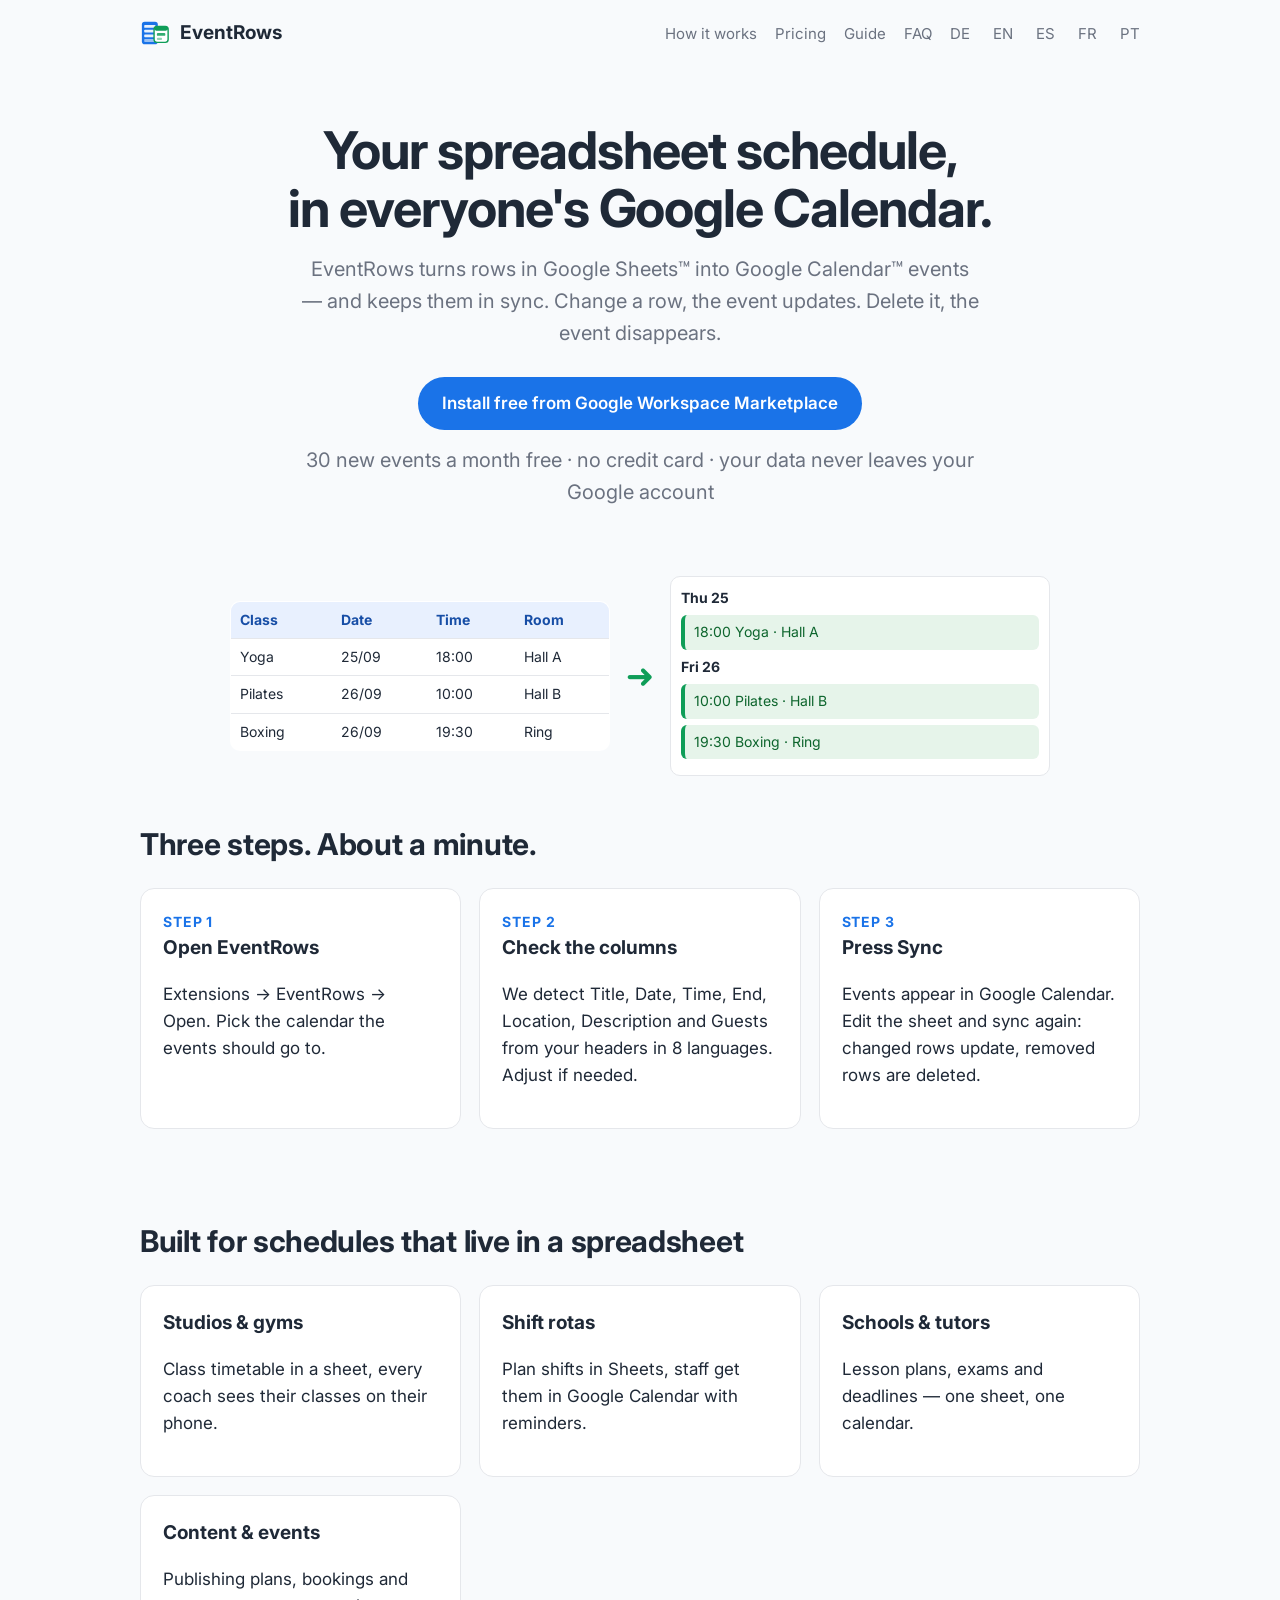
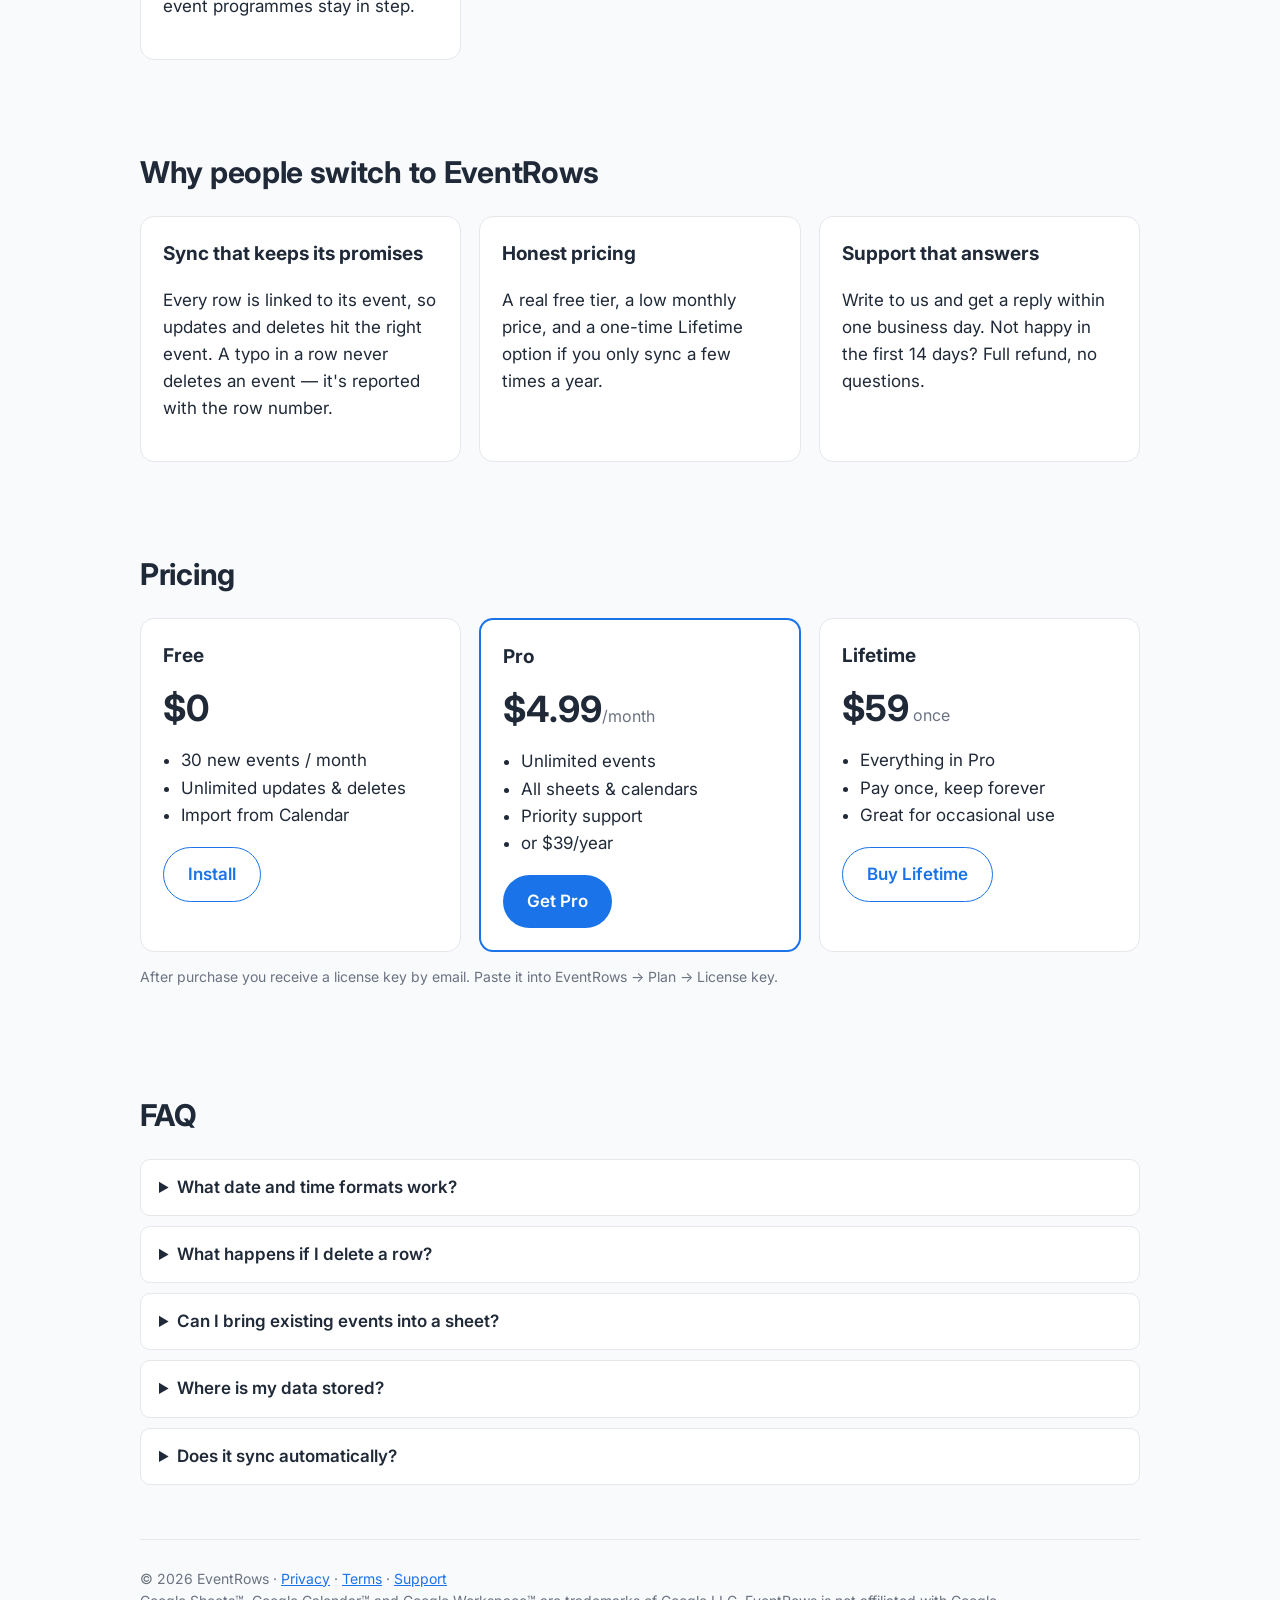
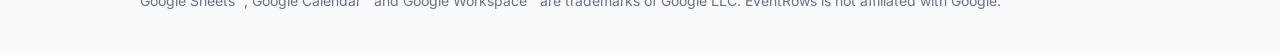
==== index.html @ e753c500 "EventRows website" ====
<!doctype html>
<html lang="en">
<head>
<meta charset="utf-8">
<meta name="viewport" content="width=device-width, initial-scale=1">
<title>EventRows — Google Sheets™ to Google Calendar™ sync</title>
<meta name="description" content="Turn Google Sheets rows into Google Calendar events. Edit a row and the event updates; delete it and the event goes away. Free to start, honest pricing, fast support.">
<link rel="alternate" hreflang="de" href="de/">
<link rel="alternate" hreflang="en" href="./">
<link rel="alternate" hreflang="es" href="es/">
<link rel="alternate" hreflang="fr" href="fr/">
<link rel="alternate" hreflang="pt" href="pt/">
<link rel="icon" href="logo.svg">
<link href="https://fonts.googleapis.com/css2?family=Inter:wght@400;500;600;700&display=swap" rel="stylesheet">
<link rel="stylesheet" href="style.css">
</head>
<body>
<div class="wrap">
  <header class="nav">
    <a class="logo" href="./"><img src="logo.svg" width="30" height="30" alt="">EventRows</a>
    <nav><a href="#how">How it works</a><a href="#pricing">Pricing</a><a href="guides/google-sheets-to-google-calendar.html">Guide</a><a href="#faq">FAQ</a><a href="de/">DE</a> <a href="./" aria-current=page>EN</a> <a href="es/">ES</a> <a href="fr/">FR</a> <a href="pt/">PT</a></nav>
  </header>

  <div class="hero">
    <h1>Your spreadsheet schedule,<br>in everyone's Google Calendar.</h1>
    <p>EventRows turns rows in Google Sheets™ into Google Calendar™ events — and keeps them in sync. Change a row, the event updates. Delete it, the event disappears.</p>
    <a class="btn" href="https://workspace.google.com/marketplace/search/EventRows">Install free from Google Workspace Marketplace</a>
    <p class="small" style="margin-top:14px">30 new events a month free · no credit card · your data never leaves your Google account</p>
  </div>

  <div class="demo" aria-label="Example: rows become calendar events">
    <table>
      <tr><th>Class</th><th>Date</th><th>Time</th><th>Room</th></tr>
      <tr><td>Yoga</td><td>25/09</td><td>18:00</td><td>Hall A</td></tr>
      <tr><td>Pilates</td><td>26/09</td><td>10:00</td><td>Hall B</td></tr>
      <tr><td>Boxing</td><td>26/09</td><td>19:30</td><td>Ring</td></tr>
    </table>
    <div class="arrow">➜</div>
    <div class="cal">
      <strong>Thu 25</strong><div class="ev">18:00 Yoga · Hall A</div>
      <strong>Fri 26</strong><div class="ev">10:00 Pilates · Hall B</div><div class="ev">19:30 Boxing · Ring</div>
    </div>
  </div>

  <section id="how">
    <h2>Three steps. About a minute.</h2>
    <div class="grid">
      <div class="card"><div class="step">STEP 1</div><h3>Open EventRows</h3><p>Extensions → EventRows → Open. Pick the calendar the events should go to.</p></div>
      <div class="card"><div class="step">STEP 2</div><h3>Check the columns</h3><p>We detect Title, Date, Time, End, Location, Description and Guests from your headers in 8 languages. Adjust if needed.</p></div>
      <div class="card"><div class="step">STEP 3</div><h3>Press Sync</h3><p>Events appear in Google Calendar. Edit the sheet and sync again: changed rows update, removed rows are deleted.</p></div>
    </div>
  </section>

  <section>
    <h2>Built for schedules that live in a spreadsheet</h2>
    <div class="grid">
      <div class="card"><h3>Studios &amp; gyms</h3><p>Class timetable in a sheet, every coach sees their classes on their phone.</p></div>
      <div class="card"><h3>Shift rotas</h3><p>Plan shifts in Sheets, staff get them in Google Calendar with reminders.</p></div>
      <div class="card"><h3>Schools &amp; tutors</h3><p>Lesson plans, exams and deadlines — one sheet, one calendar.</p></div>
      <div class="card"><h3>Content &amp; events</h3><p>Publishing plans, bookings and event programmes stay in step.</p></div>
    </div>
  </section>

  <section>
    <h2>Why people switch to EventRows</h2>
    <div class="grid">
      <div class="card"><h3>Sync that keeps its promises</h3><p>Every row is linked to its event, so updates and deletes hit the right event. A typo in a row never deletes an event — it's reported with the row number.</p></div>
      <div class="card"><h3>Honest pricing</h3><p>A real free tier, a low monthly price, and a one-time Lifetime option if you only sync a few times a year.</p></div>
      <div class="card"><h3>Support that answers</h3><p>Write to us and get a reply within one business day. Not happy in the first 14 days? Full refund, no questions.</p></div>
    </div>
  </section>

  <section id="pricing">
    <h2>Pricing</h2>
    <div class="grid">
      <div class="card"><h3>Free</h3><div class="price">$0</div><ul><li>30 new events / month</li><li>Unlimited updates &amp; deletes</li><li>Import from Calendar</li></ul><a class="btn ghost" href="https://workspace.google.com/marketplace/search/EventRows">Install</a></div>
      <div class="card featured"><h3>Pro</h3><div class="price">$4.99<span>/month</span></div><ul><li>Unlimited events</li><li>All sheets &amp; calendars</li><li>Priority support</li><li>or $39/year</li></ul><a class="btn" href="#" data-checkout="pro">Get Pro</a></div>
      <div class="card"><h3>Lifetime</h3><div class="price">$59<span> once</span></div><ul><li>Everything in Pro</li><li>Pay once, keep forever</li><li>Great for occasional use</li></ul><a class="btn ghost" href="#" data-checkout="lifetime">Buy Lifetime</a></div>
    </div>
    <p class="small">After purchase you receive a license key by email. Paste it into EventRows → Plan → License key.</p>
  </section>

  <section id="faq">
    <h2>FAQ</h2>
    <details><summary>What date and time formats work?</summary><p>Real date cells in any format, plus text like 2026-09-25, 25.09.2026, 9/25/2026, 18:30 or 6:30 PM. A time can be in its own column or in the date cell.</p></details>
    <details><summary>What happens if I delete a row?</summary><p>On the next sync the matching event is deleted (you can switch this off). Rows with errors are never deleted — you see the row number and the reason.</p></details>
    <details><summary>Can I bring existing events into a sheet?</summary><p>Yes: “Import events from a calendar” creates a new sheet. Edit it and sync back.</p></details>
    <details><summary>Where is my data stored?</summary><p>In your spreadsheet and your calendar only. EventRows runs inside your Google account and does not copy your data to our servers. See the <a href="privacy.html">Privacy</a>.</p></details>
    <details><summary>Does it sync automatically?</summary><p>Today you press Sync (or use the menu). Hourly auto-sync is next on the roadmap.</p></details>
  </section>

  <footer>
    © 2026 EventRows · <a href="privacy.html">Privacy</a> · <a href="terms.html">Terms</a> · <a href="https://github.com/DBohdan01/eventrows-site/issues">Support</a><br>
    Google Sheets™, Google Calendar™ and Google Workspace™ are trademarks of Google LLC. EventRows is not affiliated with Google.
  </footer>
</div>
</body>
</html>
---- style.css ----
:root { --brand:#1a73e8; --green:#0f9d58; --ink:#1f2937; --muted:#6b7280; --line:#e5e7eb; --bg:#f8fafc; --card:#fff; }
@media (prefers-color-scheme: dark) { :root { --ink:#e5e7eb; --muted:#9ca3af; --line:#2a2f3a; --bg:#0f141c; --card:#151b25; } }
* { box-sizing: border-box; }
body { margin: 0; font: 17px/1.6 Inter, system-ui, -apple-system, Segoe UI, Roboto, sans-serif; color: var(--ink); background: var(--bg); }
a { color: var(--brand); }
.wrap { max-width: 1040px; margin: 0 auto; padding: 0 20px; }
header.nav { display: flex; justify-content: space-between; align-items: center; padding: 18px 0; }
.logo { display: flex; gap: 10px; align-items: center; font-weight: 700; color: var(--ink); text-decoration: none; font-size: 19px; }
.nav a:not(.logo) { margin-left: 18px; color: var(--muted); text-decoration: none; font-size: 15px; }
.hero { padding: 56px 0 40px; text-align: center; }
.hero h1 { font-size: clamp(32px, 5vw, 52px); line-height: 1.1; margin: 0 0 16px; letter-spacing: -.02em; }
.hero p { font-size: 20px; color: var(--muted); max-width: 680px; margin: 0 auto 28px; }
.btn { display: inline-block; background: var(--brand); color: #fff; padding: 13px 24px; border-radius: 28px; font-weight: 600; text-decoration: none; }
.btn.ghost { background: transparent; color: var(--brand); border: 1.5px solid var(--brand); }
.small { font-size: 14px; color: var(--muted); }
section { padding: 44px 0; }
h2 { font-size: 30px; margin: 0 0 20px; letter-spacing: -.01em; }
.grid { display: grid; gap: 18px; grid-template-columns: repeat(auto-fit, minmax(240px, 1fr)); }
.card { background: var(--card); border: 1px solid var(--line); border-radius: 14px; padding: 22px; }
.card h3 { margin: 0 0 8px; font-size: 19px; }
.step { font-weight: 700; color: var(--brand); font-size: 14px; letter-spacing: .06em; }
.price { font-size: 36px; font-weight: 700; margin: 6px 0; }
.price span { font-size: 16px; color: var(--muted); font-weight: 400; }
.card ul { padding-left: 18px; margin: 10px 0 18px; }
.featured { border: 2px solid var(--brand); }
.demo { display: grid; grid-template-columns: 1fr auto 1fr; gap: 16px; align-items: center; max-width: 820px; margin: 0 auto; }
.demo table { width: 100%; border-collapse: collapse; background: var(--card); border: 1px solid var(--line); border-radius: 10px; overflow: hidden; font-size: 14px; }
.demo th, .demo td { border-bottom: 1px solid var(--line); padding: 7px 9px; text-align: left; }
.demo th { background: #e8f0fe; color: #174ea6; }
.arrow { font-size: 34px; color: var(--green); }
.cal { background: var(--card); border: 1px solid var(--line); border-radius: 10px; padding: 10px; font-size: 14px; }
.ev { background: #e6f4ea; border-left: 4px solid var(--green); border-radius: 6px; padding: 6px 9px; margin: 6px 0; color: #0d652d; }
details { background: var(--card); border: 1px solid var(--line); border-radius: 10px; padding: 14px 18px; margin: 10px 0; }
summary { font-weight: 600; cursor: pointer; }
footer { border-top: 1px solid var(--line); padding: 28px 0 40px; color: var(--muted); font-size: 14px; }
article { max-width: 760px; }
article h1 { font-size: 38px; line-height: 1.15; }
code, pre { background: var(--card); border: 1px solid var(--line); border-radius: 6px; }
code { padding: 1px 5px; } pre { padding: 14px; overflow-x: auto; font-size: 14px; }
@media (max-width: 720px) { .demo { grid-template-columns: 1fr; } .arrow { transform: rotate(90deg); justify-self: center; } .nav a:not(.logo) { display: none; } }
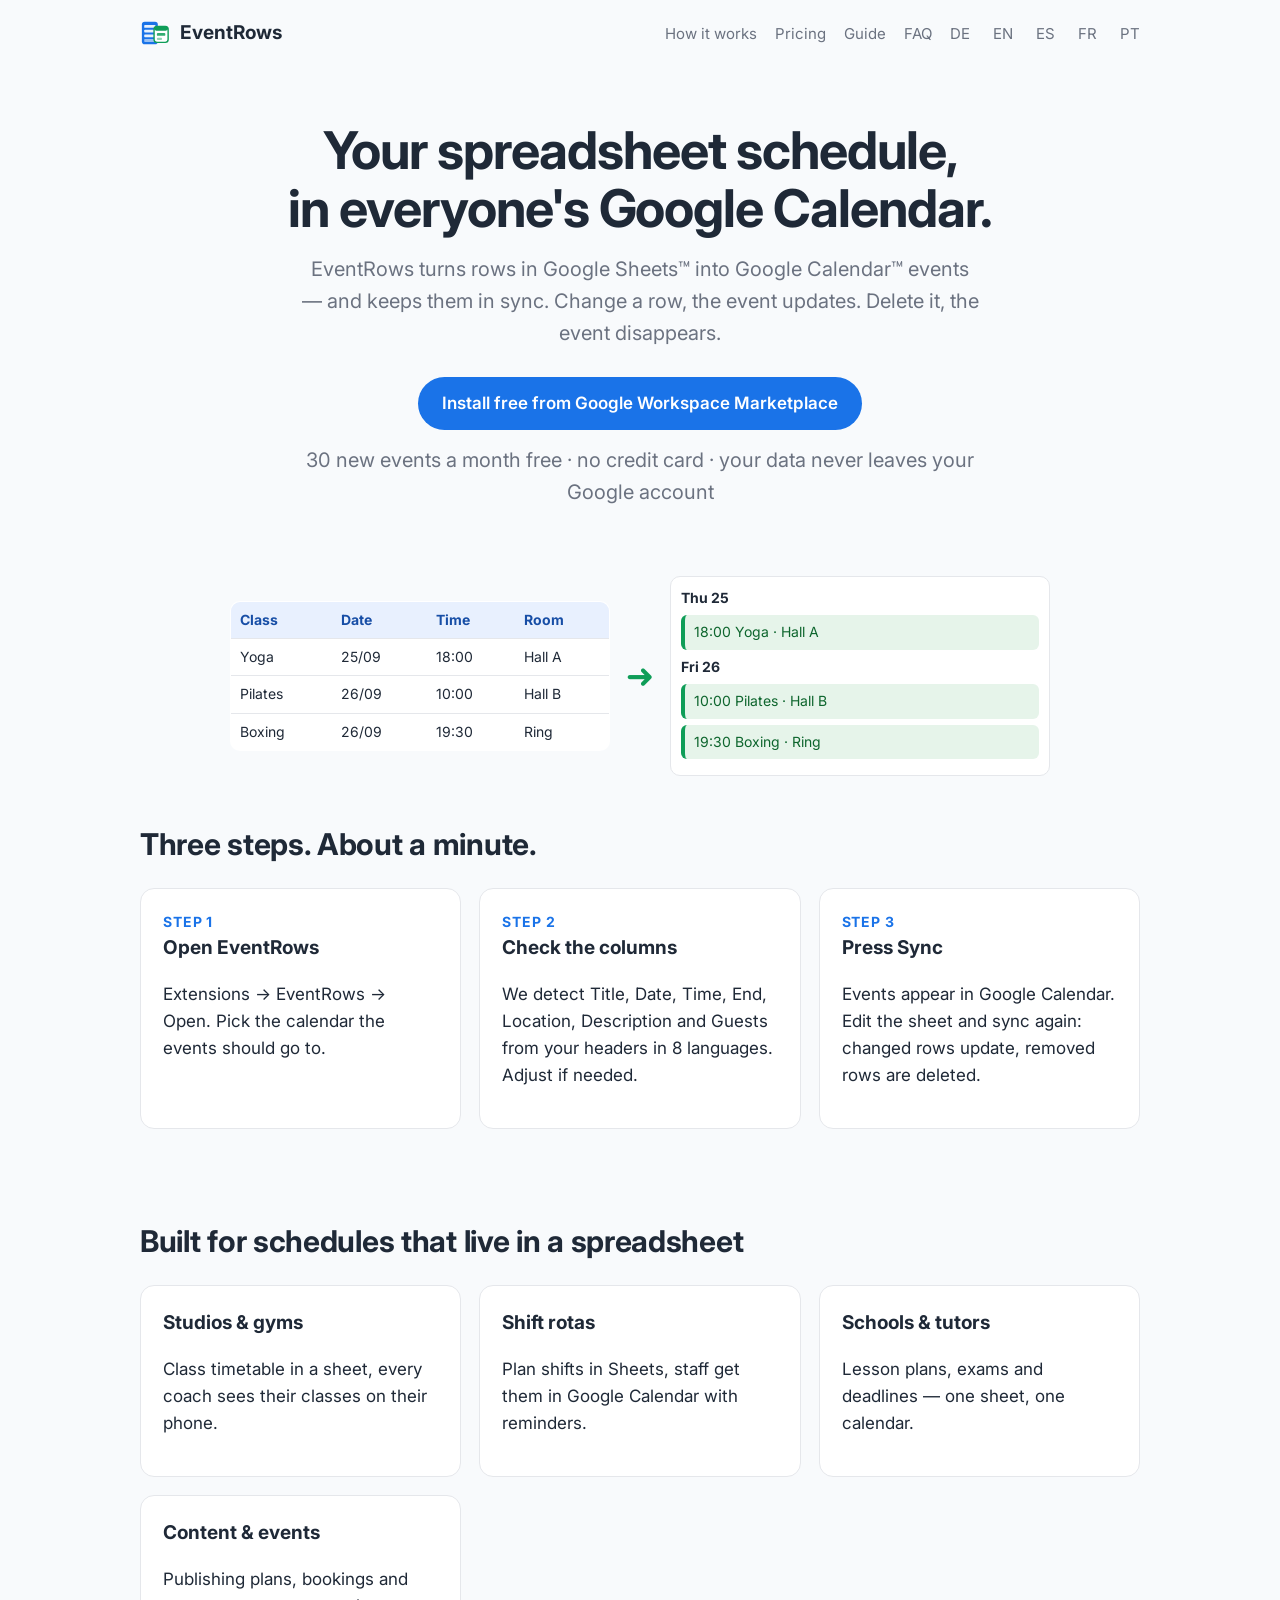
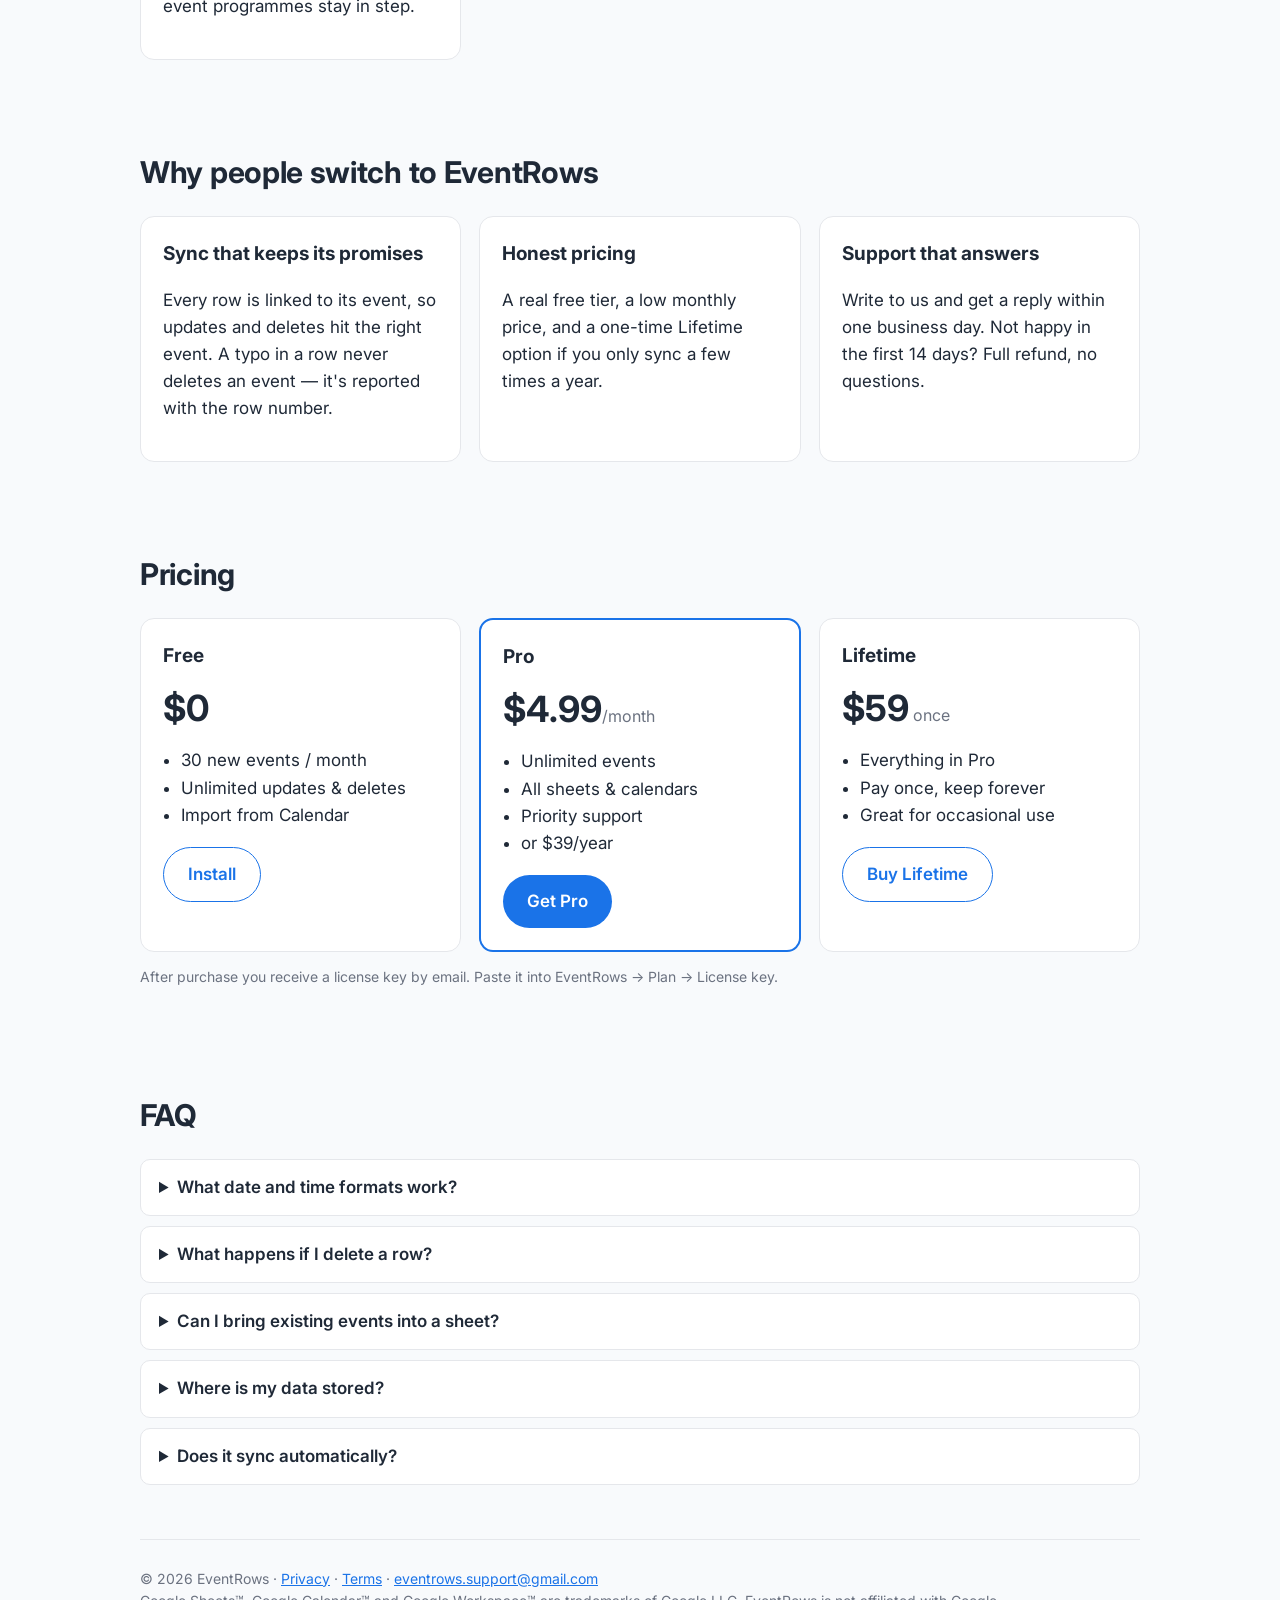
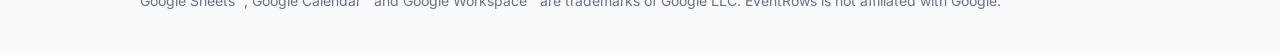
==== commit 2f1e0ccc: "Update site" ====
--- a/index.html
+++ b/index.html
@@ -90,7 +90,7 @@
   </section>
 
   <footer>
-    © 2026 EventRows · <a href="privacy.html">Privacy</a> · <a href="terms.html">Terms</a> · <a href="https://github.com/DBohdan01/eventrows-site/issues">Support</a><br>
+    © 2026 EventRows · <a href="privacy.html">Privacy</a> · <a href="terms.html">Terms</a> · <a href="mailto:eventrows.support@gmail.com">eventrows.support@gmail.com</a><br>
     Google Sheets™, Google Calendar™ and Google Workspace™ are trademarks of Google LLC. EventRows is not affiliated with Google.
   </footer>
 </div>
